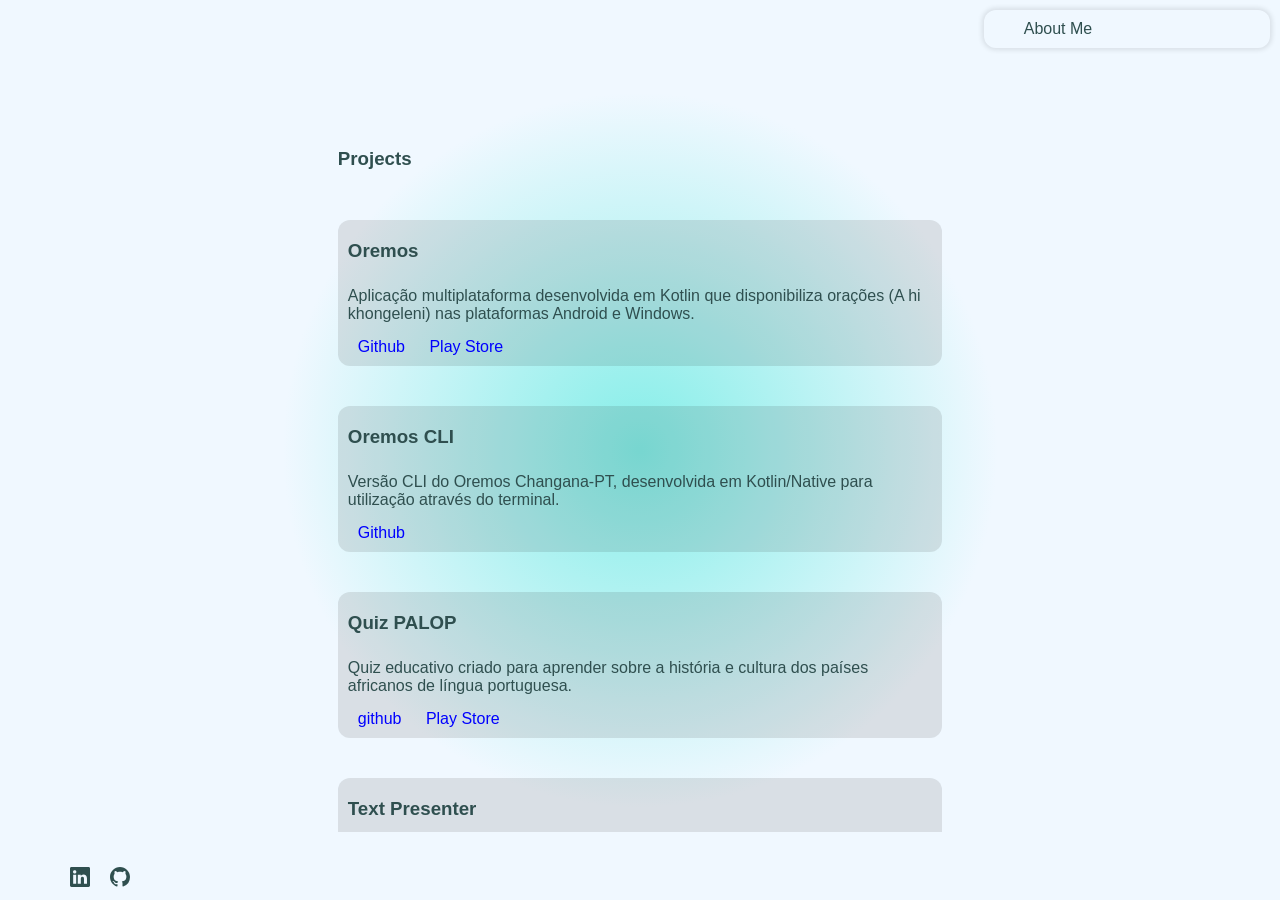
==== projects.html @ 03520e5c "first commit" ====
<!DOCTYPE html>
<html lang="en">
  <head>
    <meta charset="UTF-8">
    <meta name="viewport" content="width=device-width, initial-scale=1">
    <title>Projects</title>
    <link href="styles/style.css" rel="stylesheet">
    <link href="styles/media_queries.css" rel="stylesheet">
    <script type="text/javascript" src="src/scripts/script.js" defer></script>
    <link rel="shortcut icon" href="src/images/samuel.ico" type="image/x-icon">
  </head>
  <body class="">
  
    <nav>
      <ul>
        <li><a href="index.html">About Me</a></li>
        <li><a href="projects.html" id="active">Projects</a></li>
      </ul>
    </nav> 
    
    <main>

      <section>
        <h3>Projects</h3>       
      <div>
        <h3>Oremos</h3>
          <p class="project-description">Aplicação multiplataforma desenvolvida em Kotlin que disponibiliza orações (A hi khongeleni) nas plataformas Android e Windows.</p>

        <p>
          <a href="https://github.com/samuelsumbane/Oremos_Changana-PT">Github</a>
          <a href="https://play.google.com/store/apps/details?id=com.samuel.oremoschanganapt&pcampaignid=web_share">Play Store</a>
        </p>

      </div>

      <div>
        <h3>Oremos CLI</h3>
        <p class="project-description">Versão CLI do Oremos Changana-PT, desenvolvida em Kotlin/Native para utilização através do terminal.</p>

        <p>
          <a href="https://github.com/samuelsumbane/Oremos-Changana-PT-CLI">Github</a>
        </p>

      </div>

      <div>
        <h3>Quiz PALOP</h3>
        <p class="project-description">Quiz educativo criado para aprender sobre a história e cultura dos países africanos de língua portuguesa.</p>

        <p>
          <a href="https://github.com/samuelsumbane/Quiz-PALOP">github</a>
          <a href="https://play.google.com/store/apps/details?id=com.samuelsumbane.quizpalop&pcampaignid=web_share">Play Store</a>
        </p>
 
      </div>

       <div>
          <h3>Text Presenter</h3>
          <p class="project-description">Aplicação para apresentação de textos, pensada para situações em que é necessário mostrar ou apresentar determinado conteúdo a outra pessoa.</p>
          <p>
            <a href="https://github.com/samuelsumbane/Text-Presenter">Github</a>
          </p>
        </div> 
    </section>
    </main>
  
    <footer>
      <ul>
        <li>
          <a href=""https://www.linkedin.com/in/samuel-sumbane-a689862b3>
            <svg xmlns="http://www.w3.org/2000/svg" width="20" height="20" fill="currentColor" class="bi bi-linkedin" viewBox="0 0 16 16">
              <path d="M0 1.146C0 .513.526 0 1.175 0h13.65C15.474 0 16 .513 16 1.146v13.708c0 .633-.526 1.146-1.175 1.146H1.175C.526 16 0 15.487 0 14.854V1.146zm4.943 12.248V6.169H2.542v7.225h2.401zm-1.2-8.212c.837 0 1.358-.554 1.358-1.248-.015-.709-.52-1.248-1.342-1.248-.822 0-1.359.54-1.359 1.248 0 .694.521 1.248 1.327 1.248h.016zm4.908 8.212V9.359c0-.216.016-.432.08-.586.173-.431.568-.878 1.232-.878.869 0 1.216.662 1.216 1.634v3.865h2.401V9.25c0-2.22-1.184-3.252-2.764-3.252-1.274 0-1.845.7-2.165 1.193v.025h-.016a5.54 5.54 0 0 1 .016-.025V6.169h-2.4c.03.678 0 7.225 0 7.225h2.4z"/>
            </svg>      
          </a>
        </li>

        <li>
          <a id="github" href="https://github.com/samuelsumbane" target="_blank">
            <svg xmlns="http://www.w3.org/2000/svg" width="20" height="20" fill="currentColor" class="bi bi-github" viewBox="0 0 16 16">
              <path d="M8 0C3.58 0 0 3.58 0 8c0 3.54 2.29 6.53 5.47 7.59.4.07.55-.17.55-.38 0-.19-.01-.82-.01-1.49-2.01.37-2.53-.49-2.69-.94-.09-.23-.48-.94-.82-1.13-.28-.15-.68-.52-.01-.53.63-.01 1.08.58 1.23.82.72 1.21 1.87.87 2.33.66.07-.52.28-.87.51-1.07-1.78-.2-3.64-.89-3.64-3.95 0-.87.31-1.59.82-2.15-.08-.2-.36-1.02.08-2.12 0 0 .67-.21 2.2.82.64-.18 1.32-.27 2-.27.68 0 1.36.09 2 .27 1.53-1.04 2.2-.82 2.2-.82.44 1.1.16 1.92.08 2.12.51.56.82 1.27.82 2.15 0 3.07-1.87 3.75-3.65 3.95.29.25.54.73.54 1.48 0 1.07-.01 1.93-.01 2.2 0 .21.15.46.55.38A8.012 8.012 0 0 0 16 8c0-4.42-3.58-8-8-8z"/>
            </svg>
          </a>
        </li>

      </ul>
    </footer>
    
  </body>
---- styles/style.css ----
:root {
  --text-color: darkslategray;
  --bg-color: aliceblue;
  --active-anchor: rgb(7, 21, 33);
  --secondary-background: #84eee8;
  --project-link: blue;
  --surface-color: lightgray;
}

.darkmode {
  --text-color: #E0E0E0 ;
  --bg-color: rgb(40, 42, 43);
  --active-anchor: aliceblue;
  --secondary-background: #51849f;
  --project-link: dodgerblue;
  --surface-color: darkslategray;
}

* {
  padding: 0;
  margin: 0;
}

body {
  position: fixed;
  background-color: var(--bg-color);
  width: 100%;
  height: 100%;
  display: flex;
  flex-direction: column;
  font-family: sans-serif;
}

nav {
  height: 50px;
  display: flex;
  justify-content: end;
}


nav ul {
  display: flex;
  justify-content: end;
  margin-top: 10px;
  margin-right: 10px;
  z-index: 10;
  border-radius: 12px;
  box-shadow: 0 0 5px 2px rgba(0, 0, 0, 0.1);
  transition: 0.5s ease-in;
}

nav ul:hover {
  box-shadow: 0 0 5px 2px rgba(4, 48, 66, 0.2);
}

nav ul li {
  list-style: none;
  padding:10px 40px;
}

nav ul li a {
  text-decoration: none;
  color: var(--text-color);
  font-weight: 500;
}

#active {
  color: aliceblue;
}

#active:hover {
  color: dodgerblue;
}

nav ul li a:hover {
  color: dodgerblue;
  transition: 0.5s;
}

main {
  margin: 20px auto;
  background-color: var(--bg-color);
  background-image: radial-gradient(circle, var(--secondary-background), var(--bg-color), var(--bg-color));
  height:calc(100% - 100px);
  overflow: hidden;
}

main section {
  margin: auto;
  /* background-color: red; */
  height: 100%;
  width: 50%;
  /* min-width: 400px; */
  max-width: 1300px;
  padding: 70px;
  color: var(--text-color);
  overflow: auto;
}

 
main section h1 {
  padding: 100px 0px 50px;
  font-size: 1.5em;
  font-style: italic;
  color: rgb(5, 0, 0,);
}


main section h3{
  padding: 10px 10px 10px 0;
}

main section div {
  background-color: rgba(15, 0, 0, 0.1);
  padding: 10px;
  border-radius: 12px;
  margin-top: 40px;
}

main section div:hover {
  background-color: var(--surface-color);
  border-radius: 12px;
  transition: 0.10s;
}


.project-description {
  margin: 15px 0px;
}

main section div p:last-child a{
  margin: 0 10px;
  color: var(--project-link);
  text-decoration: none;
}

main section ul li {
  color: var(--text-color);
  padding: 5px 0;
}

footer { height: 50px }

footer ul {
  display: flex;
  padding-left: 50px;
  margin-top: 15px;
}

footer ul li {
  list-style: none;
  padding-left: 20px;
}


footer ul li a {
  background-repeat: no-repeat;
  background-size: 23px;
  /* padding: 5px 16px; */
}

footer ul li a svg {
  fill: var(--text-color);
  size: 32px;
}

#switch-theme {
  margin: 10px 10px 0 0;
  width: 50px;
  height: 50px;
  border: none;
  border-radius: 50%;
  background-color: transparent;
}

#switch-theme svg {
  fill: var(--text-color);
}
 
.darkmode #switch-theme svg:last-child {
  display: block;
}
.darkmode #switch-theme svg:first-child {
  display: none;
}

#switch-theme svg:first-child {
  display: block;
}

#switch-theme svg:last-child {
  display: none;
}
---- styles/media_queries.css ----
@media(max-width: 480px){
  nav {
    justify-content: center;
  }

  main {
    width: 90%;
  }
  
  main section {
    width: 90% !important;
    padding: 20px;
    margin:auto;
  }

}
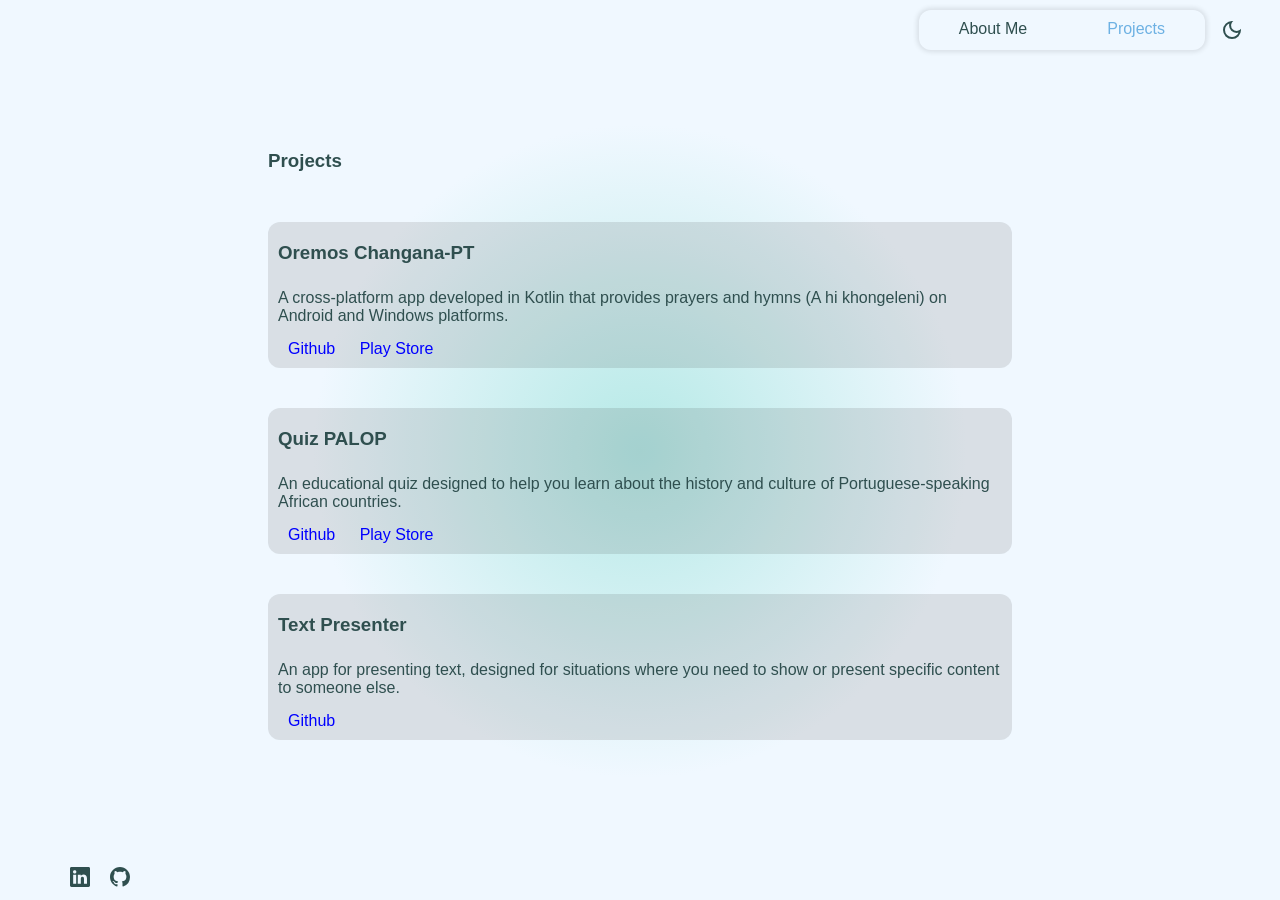
==== commit 3e9414bc: "UX optimizations" ====
--- a/projects.html
+++ b/projects.html
@@ -3,6 +3,17 @@
   <head>
     <meta charset="UTF-8">
     <meta name="viewport" content="width=device-width, initial-scale=1">
+    <meta
+      name="description"
+      content="Discover the projects developed by Samuel Sumbane, including Android apps, Compose, cross-platform apps, and CLI tools."
+    >
+    <meta property="og:type" content="website">
+    <meta property="og:title" content="Samuel Eugénio Sumbane — Kotlin Developer">
+    <meta
+      property="og:description"
+      content="Portfolio of Samuel Eugénio Sumbane, a programmer specializing in Kotlin. Learn about my projects and experience."
+    >
+
     <title>Projects</title>
     <link href="styles/style.css" rel="stylesheet">
     <link href="styles/media_queries.css" rel="stylesheet">
@@ -16,48 +27,43 @@
         <li><a href="index.html">About Me</a></li>
         <li><a href="projects.html" id="active">Projects</a></li>
       </ul>
+
+      <button id="switch-theme">
+        <svg xmlns="http://www.w3.org/2000/svg" height="24px" viewBox="0 -960 960 960" width="24px" fill="#e3e3e3"><path d="M480-120q-150 0-255-105T120-480q0-150 105-255t255-105q14 0 27.5 1t26.5 3q-41 29-65.5 75.5T444-660q0 90 63 153t153 63q55 0 101-24.5t75-65.5q2 13 3 26.5t1 27.5q0 150-105 255T480-120Zm0-80q88 0 158-48.5T740-375q-20 5-40 8t-40 3q-123 0-209.5-86.5T364-660q0-20 3-40t8-40q-78 32-126.5 102T200-480q0 116 82 198t198 82Zm-10-270Z"/></svg>
+        <svg xmlns="http://www.w3.org/2000/svg" height="24px" viewBox="0 -960 960 960" width="24px" fill="#e3e3e3"><path d="M565-395q35-35 35-85t-35-85q-35-35-85-35t-85 35q-35 35-35 85t35 85q35 35 85 35t85-35Zm-226.5 56.5Q280-397 280-480t58.5-141.5Q397-680 480-680t141.5 58.5Q680-563 680-480t-58.5 141.5Q563-280 480-280t-141.5-58.5ZM200-440H40v-80h160v80Zm720 0H760v-80h160v80ZM440-760v-160h80v160h-80Zm0 720v-160h80v160h-80ZM256-650l-101-97 57-59 96 100-52 56Zm492 496-97-101 53-55 101 97-57 59Zm-98-550 97-101 59 57-100 96-56-52ZM154-212l101-97 55 53-97 101-59-57Zm326-268Z"/></svg>
+      </button>
+
     </nav> 
     
     <main>
 
       <section>
         <h3>Projects</h3>       
+        <div>
+          <h3>Oremos Changana-PT</h3>
+          <p class="project-description">A cross-platform app developed in Kotlin that provides prayers and hymns (A hi khongeleni) on Android and Windows platforms.</p>
+          <p>
+            <a href="https://github.com/samuelsumbane/Oremos_Changana-PT">Github</a>
+            <a href="https://play.google.com/store/apps/details?id=com.samuel.oremoschanganapt&pcampaignid=web_share">Play Store</a>
+          </p>
+        </div>
+
+      
+
       <div>
-        <h3>Oremos</h3>
-          <p class="project-description">Aplicação multiplataforma desenvolvida em Kotlin que disponibiliza orações (A hi khongeleni) nas plataformas Android e Windows.</p>
+        <h3>Quiz PALOP</h3>
+        <p class="project-description">An educational quiz designed to help you learn about the history and culture of Portuguese-speaking African countries.</p>
 
         <p>
-          <a href="https://github.com/samuelsumbane/Oremos_Changana-PT">Github</a>
-          <a href="https://play.google.com/store/apps/details?id=com.samuel.oremoschanganapt&pcampaignid=web_share">Play Store</a>
+          <a href="https://github.com/samuelsumbane/Quiz-PALOP">Github</a>
+          <a href="https://play.google.com/store/apps/details?id=com.samuelsumbane.quizpalop&pcampaignid=web_share">Play Store</a>
         </p>
 
       </div>
 
-      <div>
-        <h3>Oremos CLI</h3>
-        <p class="project-description">Versão CLI do Oremos Changana-PT, desenvolvida em Kotlin/Native para utilização através do terminal.</p>
-
-        <p>
-          <a href="https://github.com/samuelsumbane/Oremos-Changana-PT-CLI">Github</a>
-        </p>
-
-      </div>
-
-      <div>
-        <h3>Quiz PALOP</h3>
-        <p class="project-description">Quiz educativo criado para aprender sobre a história e cultura dos países africanos de língua portuguesa.</p>
-
-        <p>
-          <a href="https://github.com/samuelsumbane/Quiz-PALOP">github</a>
-          <a href="https://play.google.com/store/apps/details?id=com.samuelsumbane.quizpalop&pcampaignid=web_share">Play Store</a>
-        </p>
- 
-      </div>
-
        <div>
           <h3>Text Presenter</h3>
-          <p class="project-description">Aplicação para apresentação de textos, pensada para situações em que é necessário mostrar ou apresentar determinado conteúdo a outra pessoa.</p>
-          <p>
+          <p class="project-description">An app for presenting text, designed for situations where you need to show or present specific content to someone else.<p>
             <a href="https://github.com/samuelsumbane/Text-Presenter">Github</a>
           </p>
         </div> 
--- a/styles/style.css
+++ b/styles/style.css
@@ -1,10 +1,12 @@
 :root {
   --text-color: darkslategray;
   --bg-color: aliceblue;
-  --active-anchor: rgb(7, 21, 33);
-  --secondary-background: #84eee8;
+  --active-anchor: #6db1e3;
+  --secondary-background: #b5e9e6;
   --project-link: blue;
   --surface-color: lightgray;
+  --nav-shadow: rgba(0, 0, 0, 0.1);
+  --nav-shadow-hover: rgba(4, 48, 66, 0.2);
 }
 
 .darkmode {
@@ -14,6 +16,8 @@
   --secondary-background: #51849f;
   --project-link: dodgerblue;
   --surface-color: darkslategray;
+  --nav-shadow: rgba(255, 255, 255, 0.1);
+  --nav-shadow-hover: rgba(50, 138, 221, 0.2);
 }
 
 * {
@@ -45,12 +49,12 @@
   margin-right: 10px;
   z-index: 10;
   border-radius: 12px;
-  box-shadow: 0 0 5px 2px rgba(0, 0, 0, 0.1);
+  box-shadow: 0 0 5px 2px var(--nav-shadow);
   transition: 0.5s ease-in;
 }
 
 nav ul:hover {
-  box-shadow: 0 0 5px 2px rgba(4, 48, 66, 0.2);
+  box-shadow: 0 0 5px 2px var(--nav-shadow-hover);
 }
 
 nav ul li {
@@ -65,7 +69,7 @@
 }
 
 #active {
-  color: aliceblue;
+  color: var(--active-anchor);
 }
 
 #active:hover {
@@ -89,7 +93,7 @@
   margin: auto;
   /* background-color: red; */
   height: 100%;
-  width: 50%;
+  width: 70%;
   /* min-width: 400px; */
   max-width: 1300px;
   padding: 70px;
@@ -99,12 +103,15 @@
 
  
 main section h1 {
-  padding: 100px 0px 50px;
+  padding-top: -10px;
   font-size: 1.5em;
+  color: rgb(5, 0, 0,);
+}
+
+#kotlin_developer {
+  padding: 20px 0px;
   font-style: italic;
-  color: rgb(5, 0, 0,);
-}
-
+}
 
 main section h3{
   padding: 10px 10px 10px 0;
@@ -165,7 +172,7 @@
 }
 
 #switch-theme {
-  margin: 10px 10px 0 0;
+  margin: 5px 10px 0 5px;
   width: 50px;
   height: 50px;
   border: none;
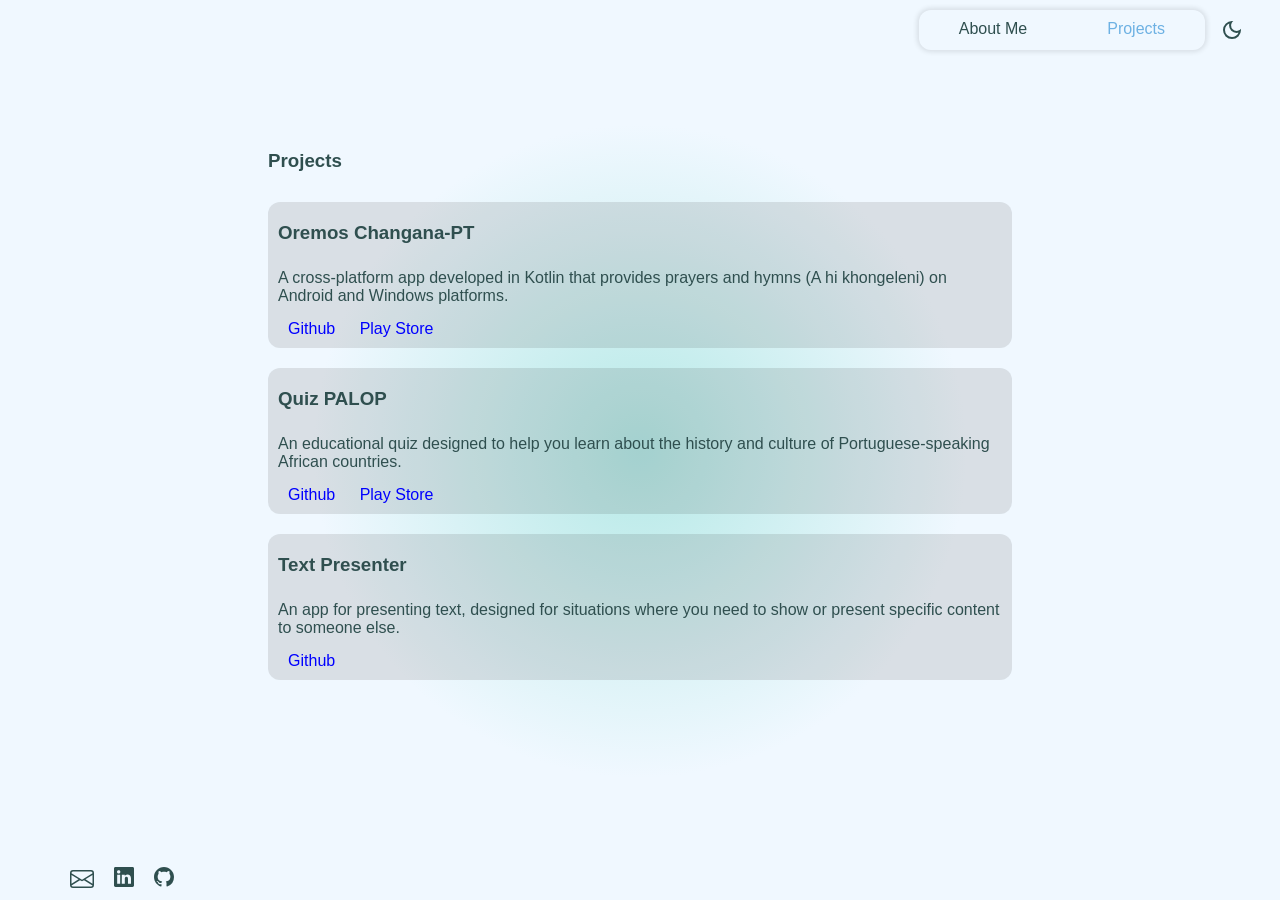
==== commit 6c71306b: "UX optimizations" ====
--- a/projects.html
+++ b/projects.html
@@ -47,9 +47,7 @@
             <a href="https://play.google.com/store/apps/details?id=com.samuel.oremoschanganapt&pcampaignid=web_share">Play Store</a>
           </p>
         </div>
-
       
-
       <div>
         <h3>Quiz PALOP</h3>
         <p class="project-description">An educational quiz designed to help you learn about the history and culture of Portuguese-speaking African countries.</p>
@@ -58,7 +56,6 @@
           <a href="https://github.com/samuelsumbane/Quiz-PALOP">Github</a>
           <a href="https://play.google.com/store/apps/details?id=com.samuelsumbane.quizpalop&pcampaignid=web_share">Play Store</a>
         </p>
-
       </div>
 
        <div>
@@ -72,8 +69,18 @@
   
     <footer>
       <ul>
+       <li>
+          <a href="mailto:samuelsumbane143@gmail.com"
+            aria-label="Send email to Samuel Sumbane"
+          >
+            <svg xmlns="http://www.w3.org/2000/svg" width="24" height="24" fill="currentColor" class="bi bi-envelope" viewBox="0 0 16 16">
+              <path d="M0 4a2 2 0 0 1 2-2h12a2 2 0 0 1 2 2v8a2 2 0 0 1-2 2H2a2 2 0 0 1-2-2V4Zm2-1a1 1 0 0 0-1 1v.217l7 4.2 7-4.2V4a1 1 0 0 0-1-1H2Zm13 2.383-4.708 2.825L15 11.105V5.383Zm-.034 6.876-5.64-3.471L8 9.583l-1.326-.795-5.64 3.47A1 1 0 0 0 2 13h12a1 1 0 0 0 .966-.741ZM1 11.105l4.708-2.897L1 5.383v5.722Z"/>
+            </svg>
+          </a>
+        </li>
+
         <li>
-          <a href=""https://www.linkedin.com/in/samuel-sumbane-a689862b3>
+          <a href="https://www.linkedin.com/in/samuel-sumbane-a689862b3" target="_blank">
             <svg xmlns="http://www.w3.org/2000/svg" width="20" height="20" fill="currentColor" class="bi bi-linkedin" viewBox="0 0 16 16">
               <path d="M0 1.146C0 .513.526 0 1.175 0h13.65C15.474 0 16 .513 16 1.146v13.708c0 .633-.526 1.146-1.175 1.146H1.175C.526 16 0 15.487 0 14.854V1.146zm4.943 12.248V6.169H2.542v7.225h2.401zm-1.2-8.212c.837 0 1.358-.554 1.358-1.248-.015-.709-.52-1.248-1.342-1.248-.822 0-1.359.54-1.359 1.248 0 .694.521 1.248 1.327 1.248h.016zm4.908 8.212V9.359c0-.216.016-.432.08-.586.173-.431.568-.878 1.232-.878.869 0 1.216.662 1.216 1.634v3.865h2.401V9.25c0-2.22-1.184-3.252-2.764-3.252-1.274 0-1.845.7-2.165 1.193v.025h-.016a5.54 5.54 0 0 1 .016-.025V6.169h-2.4c.03.678 0 7.225 0 7.225h2.4z"/>
             </svg>      
--- a/styles/style.css
+++ b/styles/style.css
@@ -13,9 +13,9 @@
   --text-color: #E0E0E0 ;
   --bg-color: rgb(40, 42, 43);
   --active-anchor: aliceblue;
-  --secondary-background: #51849f;
+  --secondary-background:rgba(52, 68, 113, 0.8);
   --project-link: dodgerblue;
-  --surface-color: darkslategray;
+  --surface-color: rgba(46, 51, 63, 0.8);
   --nav-shadow: rgba(255, 255, 255, 0.1);
   --nav-shadow-hover: rgba(50, 138, 221, 0.2);
 }
@@ -121,7 +121,12 @@
   background-color: rgba(15, 0, 0, 0.1);
   padding: 10px;
   border-radius: 12px;
-  margin-top: 40px;
+  margin: 20px 0;
+  transition: 0.5s ease-in-out;
+}
+
+main section div:last-child {
+  margin-bottom: 80px;
 }
 
 main section div:hover {
